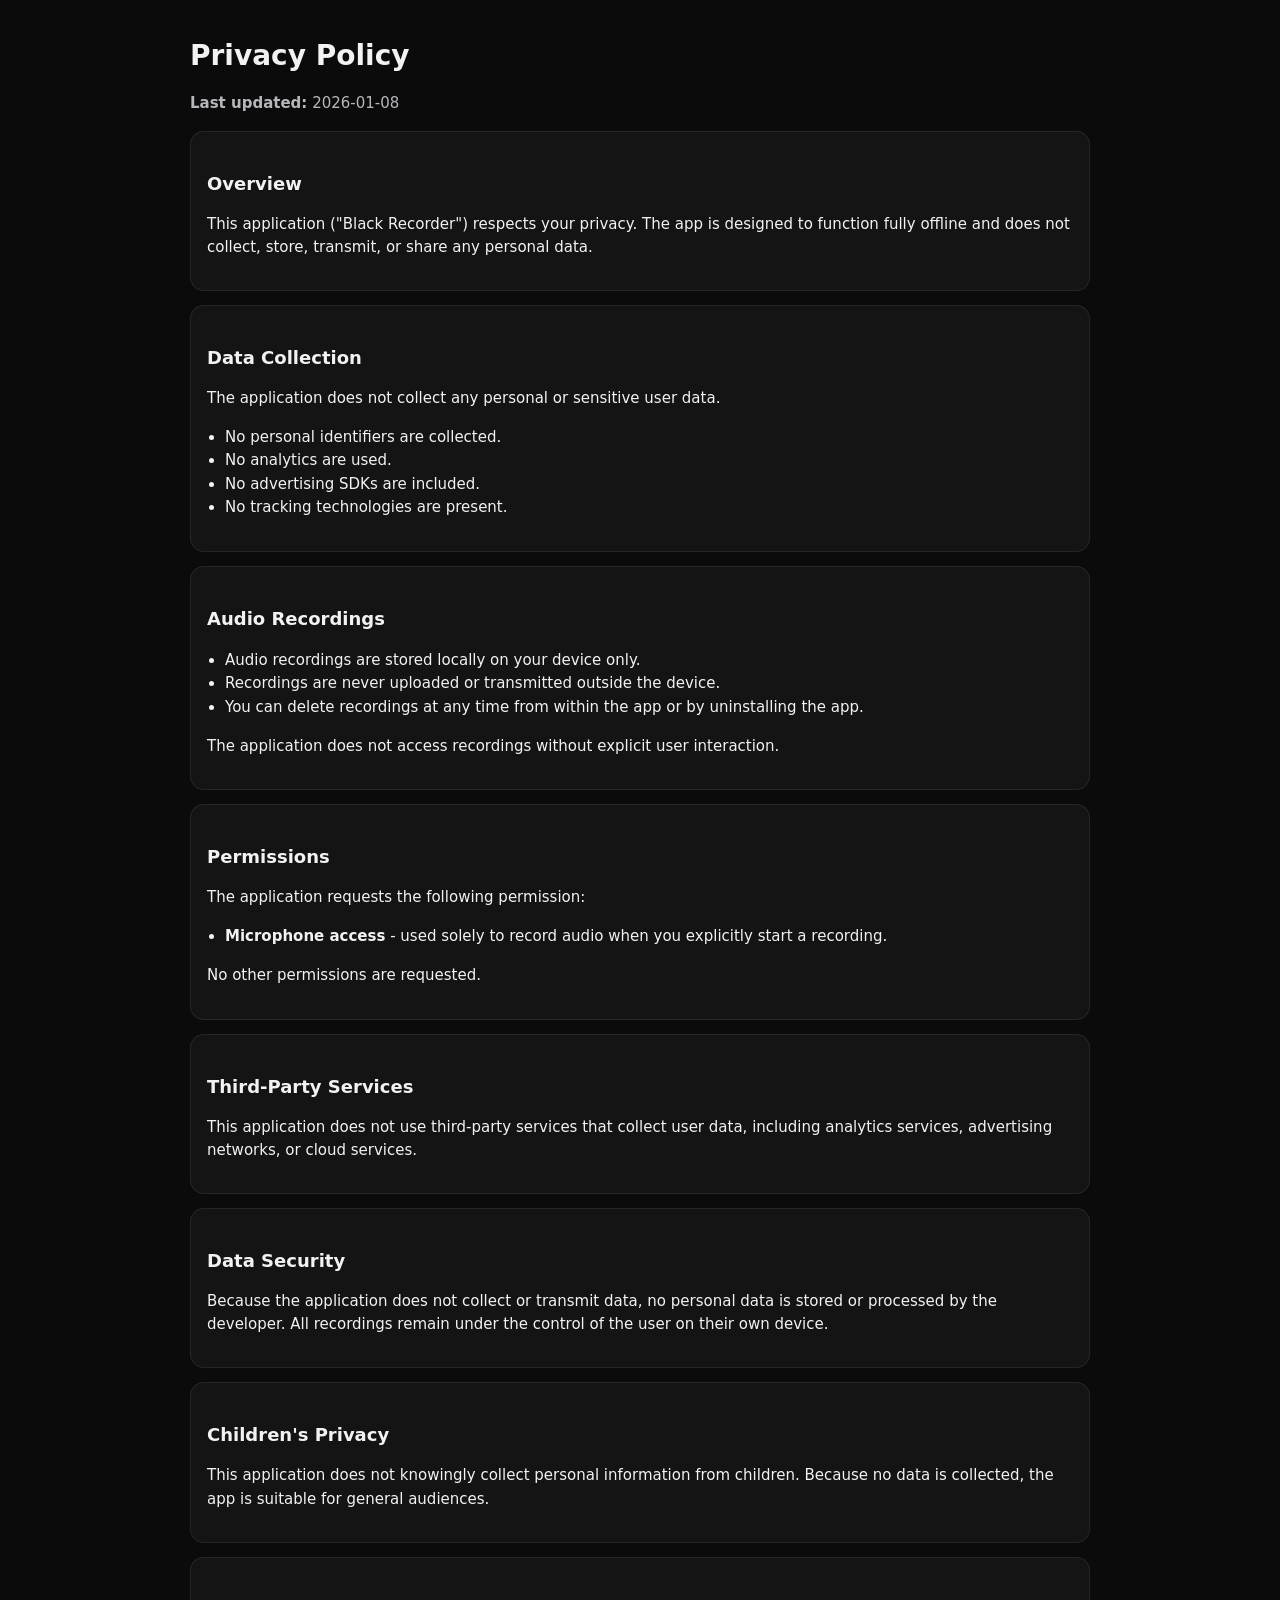
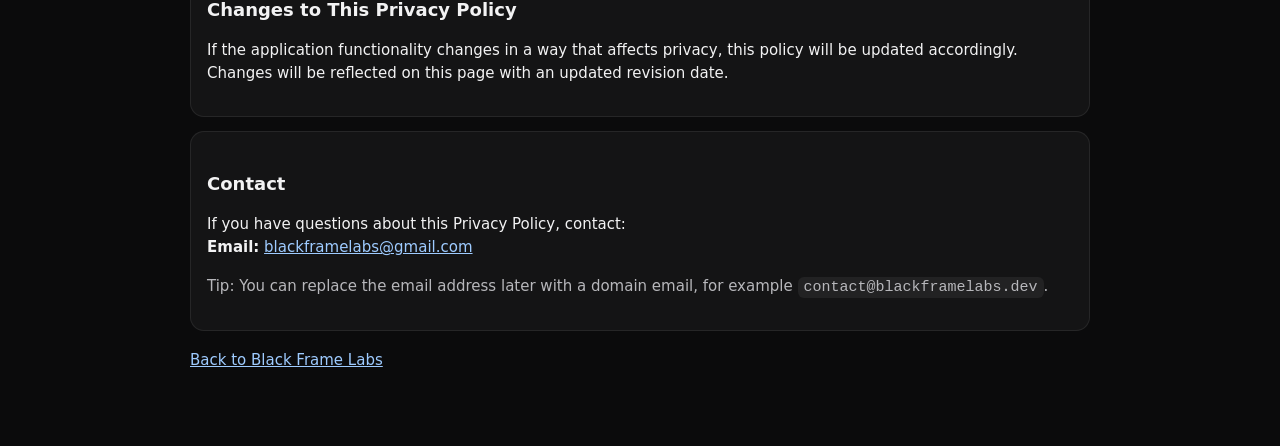
==== blackframelabs_gh_pages_site/privacy.html @ d6a81567 "initial version" ====
<!doctype html>
<html lang="en">
<head>
  <meta charset="utf-8" />
  <meta name="viewport" content="width=device-width, initial-scale=1" />
  <title>Privacy Policy - Black Recorder</title>
  <meta name="description" content="Privacy Policy for Black Recorder" />
  <style>
    :root { color-scheme: dark light; }
    body {
      margin: 0;
      font-family: system-ui, -apple-system, Segoe UI, Roboto, Arial, sans-serif;
      line-height: 1.55;
      background: #0b0b0c;
      color: #f2f2f3;
    }
    main {
      max-width: 900px;
      margin: 0 auto;
      padding: 28px 18px 60px;
    }
    h1 { font-size: 28px; margin: 6px 0 6px; }
    h2 { font-size: 18px; margin: 22px 0 8px; }
    p, li { font-size: 15px; }
    ul { padding-left: 18px; }
    .muted { color: #b7b7bb; }
    .card {
      background: rgba(255,255,255,0.04);
      border: 1px solid rgba(255,255,255,0.08);
      border-radius: 14px;
      padding: 16px 16px;
      margin-top: 14px;
    }
    a { color: #9ecbff; }
    code {
      background: rgba(255,255,255,0.06);
      padding: 2px 6px;
      border-radius: 6px;
    }
  </style>
</head>
<body>
  <main>
    <h1>Privacy Policy</h1>
    <p class="muted"><strong>Last updated:</strong> 2026-01-08</p>

    <div class="card">
      <h2>Overview</h2>
      <p>
        This application ("Black Recorder") respects your privacy.
        The app is designed to function fully offline and does not collect, store, transmit, or share any personal data.
      </p>
    </div>

    <div class="card">
      <h2>Data Collection</h2>
      <p>The application does not collect any personal or sensitive user data.</p>
      <ul>
        <li>No personal identifiers are collected.</li>
        <li>No analytics are used.</li>
        <li>No advertising SDKs are included.</li>
        <li>No tracking technologies are present.</li>
      </ul>
    </div>

    <div class="card">
      <h2>Audio Recordings</h2>
      <ul>
        <li>Audio recordings are stored locally on your device only.</li>
        <li>Recordings are never uploaded or transmitted outside the device.</li>
        <li>You can delete recordings at any time from within the app or by uninstalling the app.</li>
      </ul>
      <p>The application does not access recordings without explicit user interaction.</p>
    </div>

    <div class="card">
      <h2>Permissions</h2>
      <p>The application requests the following permission:</p>
      <ul>
        <li><strong>Microphone access</strong> - used solely to record audio when you explicitly start a recording.</li>
      </ul>
      <p>No other permissions are requested.</p>
    </div>

    <div class="card">
      <h2>Third-Party Services</h2>
      <p>
        This application does not use third-party services that collect user data, including analytics services,
        advertising networks, or cloud services.
      </p>
    </div>

    <div class="card">
      <h2>Data Security</h2>
      <p>
        Because the application does not collect or transmit data, no personal data is stored or processed by the developer.
        All recordings remain under the control of the user on their own device.
      </p>
    </div>

    <div class="card">
      <h2>Children's Privacy</h2>
      <p>
        This application does not knowingly collect personal information from children.
        Because no data is collected, the app is suitable for general audiences.
      </p>
    </div>

    <div class="card">
      <h2>Changes to This Privacy Policy</h2>
      <p>
        If the application functionality changes in a way that affects privacy, this policy will be updated accordingly.
        Changes will be reflected on this page with an updated revision date.
      </p>
    </div>

    <div class="card">
      <h2>Contact</h2>
      <p>
        If you have questions about this Privacy Policy, contact:
        <br />
        <strong>Email:</strong> <a href="mailto:blackframelabs@gmail.com">blackframelabs@gmail.com</a>
      </p>
      <p class="muted">
        Tip: You can replace the email address later with a domain email, for example <code>contact@blackframelabs.dev</code>.
      </p>
    </div>

    <p class="muted" style="margin-top: 18px;">
      <a href="./index.html">Back to Black Frame Labs</a>
    </p>
  </main>
</body>
</html>
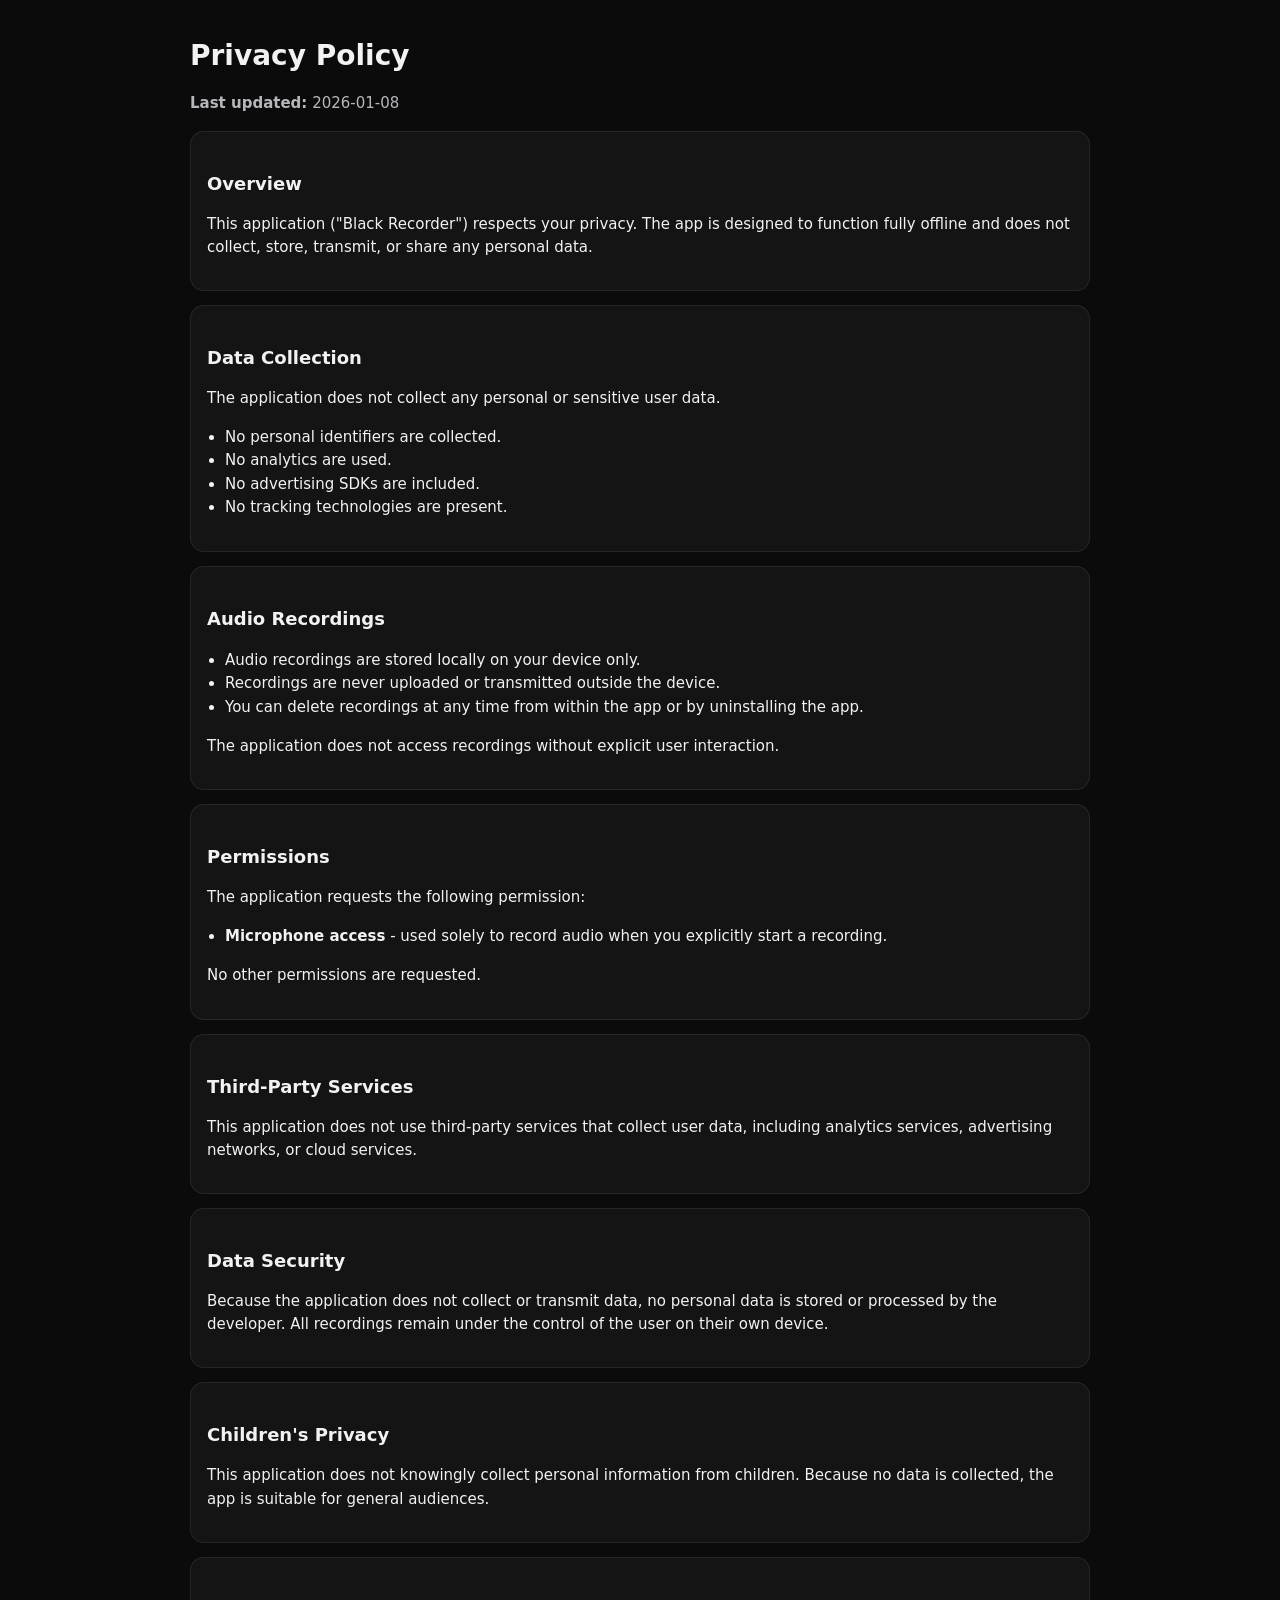
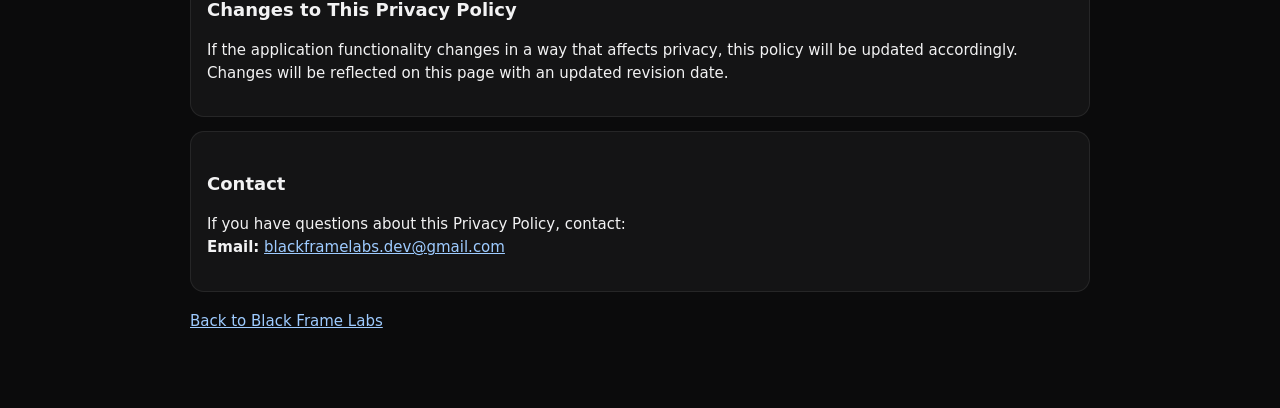
==== commit 8ae8d074: "email Updated contact email address and removed tip about domain email." ====
--- a/blackframelabs_gh_pages_site/privacy.html
+++ b/blackframelabs_gh_pages_site/privacy.html
@@ -119,11 +119,9 @@
       <p>
         If you have questions about this Privacy Policy, contact:
         <br />
-        <strong>Email:</strong> <a href="mailto:blackframelabs@gmail.com">blackframelabs@gmail.com</a>
+        <strong>Email:</strong> <a href="mailto:blackframelabs.dev@gmail.com">blackframelabs.dev@gmail.com</a>
       </p>
-      <p class="muted">
-        Tip: You can replace the email address later with a domain email, for example <code>contact@blackframelabs.dev</code>.
-      </p>
+      
     </div>
 
     <p class="muted" style="margin-top: 18px;">
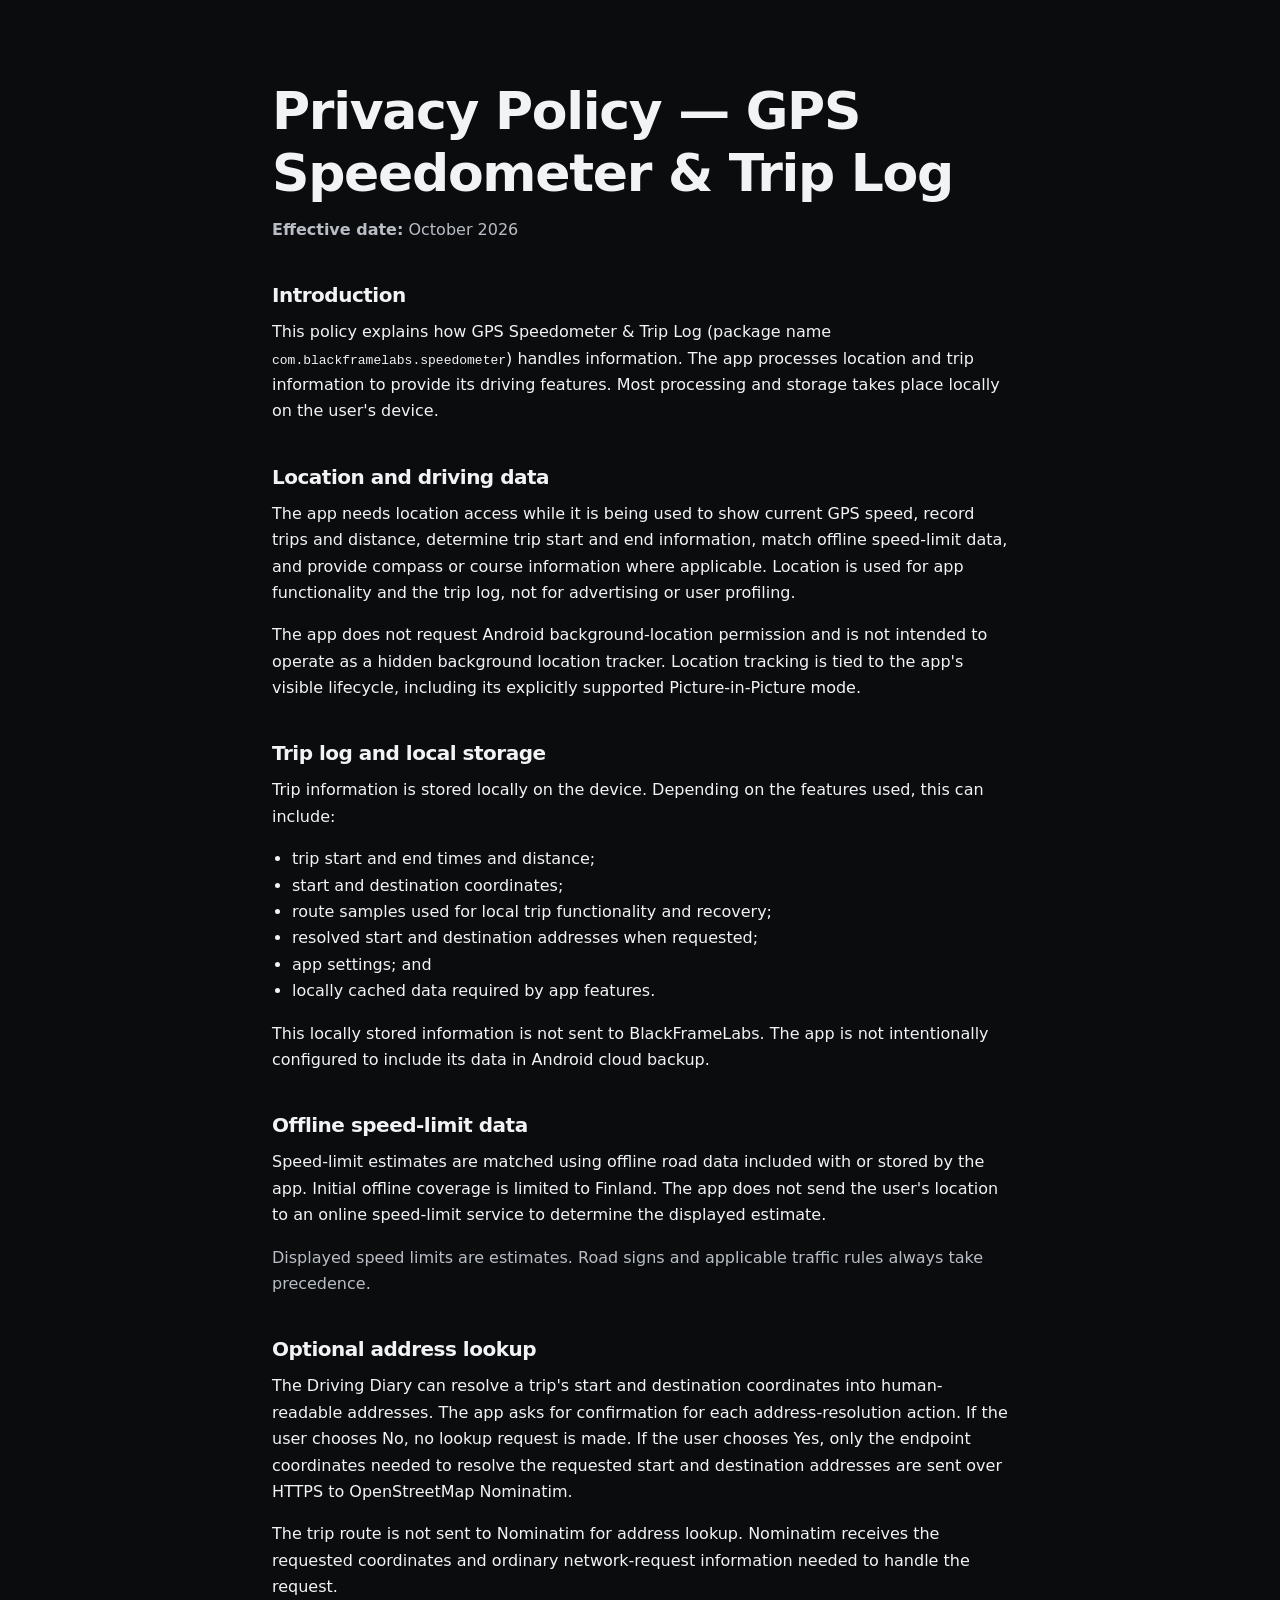
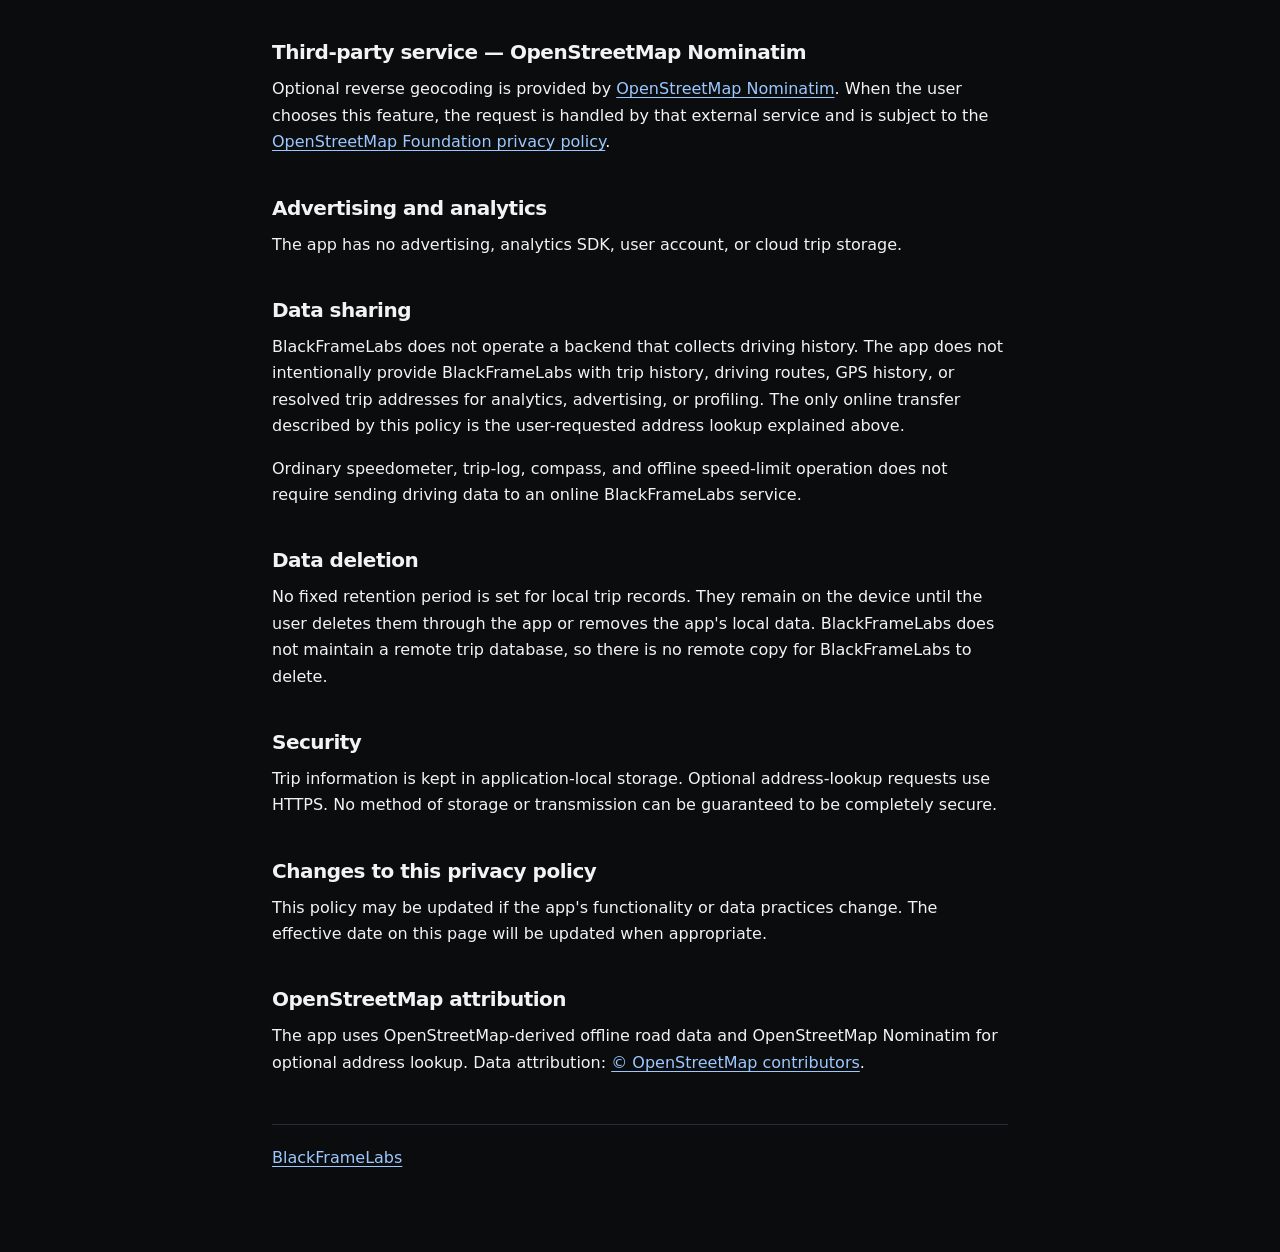
==== commit 709436a7: "update privacy polivy" ====
--- a/blackframelabs_gh_pages_site/privacy.html
+++ b/blackframelabs_gh_pages_site/privacy.html
@@ -1,132 +1,17 @@
 <!doctype html>
 <html lang="en">
 <head>
-  <meta charset="utf-8" />
-  <meta name="viewport" content="width=device-width, initial-scale=1" />
-  <title>Privacy Policy - Black Recorder</title>
-  <meta name="description" content="Privacy Policy for Black Recorder" />
-  <style>
-    :root { color-scheme: dark light; }
-    body {
-      margin: 0;
-      font-family: system-ui, -apple-system, Segoe UI, Roboto, Arial, sans-serif;
-      line-height: 1.55;
-      background: #0b0b0c;
-      color: #f2f2f3;
-    }
-    main {
-      max-width: 900px;
-      margin: 0 auto;
-      padding: 28px 18px 60px;
-    }
-    h1 { font-size: 28px; margin: 6px 0 6px; }
-    h2 { font-size: 18px; margin: 22px 0 8px; }
-    p, li { font-size: 15px; }
-    ul { padding-left: 18px; }
-    .muted { color: #b7b7bb; }
-    .card {
-      background: rgba(255,255,255,0.04);
-      border: 1px solid rgba(255,255,255,0.08);
-      border-radius: 14px;
-      padding: 16px 16px;
-      margin-top: 14px;
-    }
-    a { color: #9ecbff; }
-    code {
-      background: rgba(255,255,255,0.06);
-      padding: 2px 6px;
-      border-radius: 6px;
-    }
-  </style>
+  <meta charset="utf-8">
+  <meta name="viewport" content="width=device-width, initial-scale=1">
+  <title>Privacy Policy — BlackFrameLabs</title>
+  <meta name="description" content="BlackFrameLabs privacy policy.">
+  <meta http-equiv="refresh" content="0; url=./privacy/speedometer/">
+  <link rel="stylesheet" href="./styles.css">
 </head>
 <body>
-  <main>
+  <main class="document">
     <h1>Privacy Policy</h1>
-    <p class="muted"><strong>Last updated:</strong> 2026-01-08</p>
-
-    <div class="card">
-      <h2>Overview</h2>
-      <p>
-        This application ("Black Recorder") respects your privacy.
-        The app is designed to function fully offline and does not collect, store, transmit, or share any personal data.
-      </p>
-    </div>
-
-    <div class="card">
-      <h2>Data Collection</h2>
-      <p>The application does not collect any personal or sensitive user data.</p>
-      <ul>
-        <li>No personal identifiers are collected.</li>
-        <li>No analytics are used.</li>
-        <li>No advertising SDKs are included.</li>
-        <li>No tracking technologies are present.</li>
-      </ul>
-    </div>
-
-    <div class="card">
-      <h2>Audio Recordings</h2>
-      <ul>
-        <li>Audio recordings are stored locally on your device only.</li>
-        <li>Recordings are never uploaded or transmitted outside the device.</li>
-        <li>You can delete recordings at any time from within the app or by uninstalling the app.</li>
-      </ul>
-      <p>The application does not access recordings without explicit user interaction.</p>
-    </div>
-
-    <div class="card">
-      <h2>Permissions</h2>
-      <p>The application requests the following permission:</p>
-      <ul>
-        <li><strong>Microphone access</strong> - used solely to record audio when you explicitly start a recording.</li>
-      </ul>
-      <p>No other permissions are requested.</p>
-    </div>
-
-    <div class="card">
-      <h2>Third-Party Services</h2>
-      <p>
-        This application does not use third-party services that collect user data, including analytics services,
-        advertising networks, or cloud services.
-      </p>
-    </div>
-
-    <div class="card">
-      <h2>Data Security</h2>
-      <p>
-        Because the application does not collect or transmit data, no personal data is stored or processed by the developer.
-        All recordings remain under the control of the user on their own device.
-      </p>
-    </div>
-
-    <div class="card">
-      <h2>Children's Privacy</h2>
-      <p>
-        This application does not knowingly collect personal information from children.
-        Because no data is collected, the app is suitable for general audiences.
-      </p>
-    </div>
-
-    <div class="card">
-      <h2>Changes to This Privacy Policy</h2>
-      <p>
-        If the application functionality changes in a way that affects privacy, this policy will be updated accordingly.
-        Changes will be reflected on this page with an updated revision date.
-      </p>
-    </div>
-
-    <div class="card">
-      <h2>Contact</h2>
-      <p>
-        If you have questions about this Privacy Policy, contact:
-        <br />
-        <strong>Email:</strong> <a href="mailto:blackframelabs.dev@gmail.com">blackframelabs.dev@gmail.com</a>
-      </p>
-      
-    </div>
-
-    <p class="muted" style="margin-top: 18px;">
-      <a href="./index.html">Back to Black Frame Labs</a>
-    </p>
+    <p>The privacy policy has moved to <a href="./privacy/speedometer/">its permanent location</a>.</p>
   </main>
 </body>
 </html>
--- a/blackframelabs_gh_pages_site/styles.css
+++ b/blackframelabs_gh_pages_site/styles.css
@@ -0,0 +1,28 @@
+:root {
+  color-scheme: dark;
+  font-family: system-ui, -apple-system, BlinkMacSystemFont, "Segoe UI", sans-serif;
+  background: #0b0c0e;
+  color: #f2f3f5;
+}
+* { box-sizing: border-box; }
+body { margin: 0; min-height: 100vh; line-height: 1.65; }
+main { width: min(100% - 2.5rem, 46rem); margin-inline: auto; }
+.home { display: grid; place-items: center; }
+.home main { padding-block: 5rem; }
+h1, h2 { line-height: 1.2; letter-spacing: -0.025em; }
+h1 { margin: 0 0 0.75rem; font-size: clamp(2.25rem, 8vw, 4.5rem); }
+h2 { margin: 2.5rem 0 0.75rem; font-size: 1.25rem; }
+p, ul { margin-block: 0 1rem; }
+ul { padding-left: 1.25rem; }
+.tagline { margin-bottom: 2rem; color: #b9bdc5; font-size: clamp(1.1rem, 3vw, 1.35rem); }
+.home p:last-child { max-width: 36rem; }
+.document { padding-block: clamp(2.5rem, 8vw, 5rem); }
+.document h1 { font-size: clamp(2rem, 6vw, 3.25rem); }
+.effective, .note { color: #b9bdc5; }
+a { color: #9cc8ff; text-underline-offset: 0.2em; }
+a:hover { color: #c9e2ff; }
+footer { margin-top: 3rem; padding-top: 1.25rem; border-top: 1px solid #292c31; }
+@media (max-width: 30rem) {
+  main { width: min(100% - 2rem, 46rem); }
+  .home { place-items: start center; }
+}
